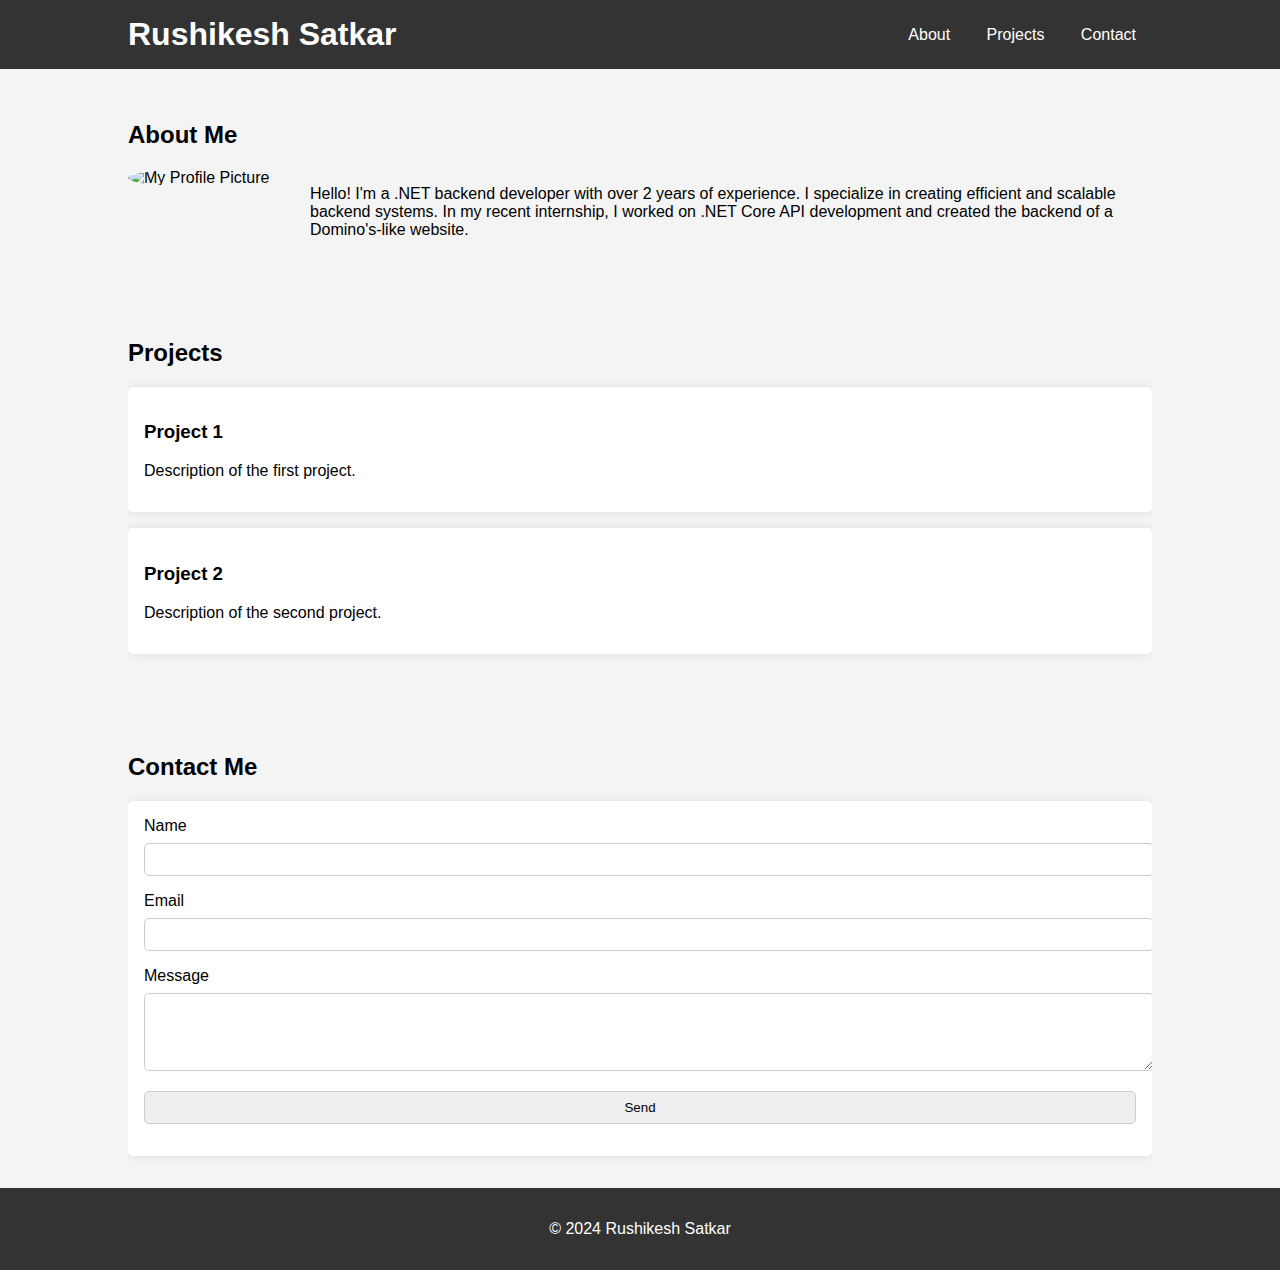
==== index.html @ a8b996ca "nav location change" ====
<!DOCTYPE html>
<html lang="en">
<head>
    <meta charset="UTF-8">
    <meta name="viewport" content="width=device-width, initial-scale=1.0">
    <title>Rushikesh Satkar</title>
    <link rel="stylesheet" href="styles.css"> <!-- Reference to the external CSS file -->
</head>
<body>
    <header>
        <div class="container">
            <h1>Rushikesh Satkar</h1> <!-- Updated headline -->
            <nav>
                <a href="#about">About</a>
                <a href="#projects">Projects</a>
                <a href="#contact">Contact</a>
            </nav>
        </div>
    </header>

    <div class="container" id="about">
        <h2>About Me</h2>
        <img src="profile.jpg" alt="My Profile Picture" width="150">
        <div>
            <p>Hello! I'm a .NET backend developer with over 2 years of experience. I specialize in creating efficient and scalable backend systems. In my recent internship, I worked on .NET Core API development and created the backend of a Domino's-like website.</p>
        </div>
    </div>

    <div class="container" id="projects">
        <h2>Projects</h2>
        <div class="project">
            <h3>Project 1</h3>
            <p>Description of the first project.</p>
        </div>
        <div class="project">
            <h3>Project 2</h3>
            <p>Description of the second project.</p>
        </div>
        <!-- Add more projects as needed -->
    </div>

    <div class="container" id="contact">
        <h2>Contact Me</h2>
        <form action="submit_form.php" method="post">
            <div>
                <label for="name">Name</label>
                <input type="text" id="name" name="name" required>
            </div>
            <div>
                <label for="email">Email</label>
                <input type="email" id="email" name="email" required>
            </div>
            <div>
                <label for="message">Message</label>
                <textarea id="message" name="message" rows="4" required></textarea>
            </div>
            <div>
                <input type="submit" value="Send">
            </div>
        </form>
    </div>

    <footer>
        <p>&copy; 2024 Rushikesh Satkar</p> <!-- Updated footer text -->
    </footer>
</body>
</html>
---- styles.css ----
body {
    font-family: Arial, sans-serif;
    margin: 0;
    padding: 0;
    background-color: #f4f4f4;
}

header {
    background-color: #333;
    color: #fff;
    padding: 1rem 0;
    text-align: right; /* Aligning text and navigation to the right */
}

header .container {
    display: flex;
    justify-content: space-between;
    align-items: center;
}

header h1 {
    margin: 0;
}

nav {
    text-align: right;
}

nav a {
    color: #fff;
    text-decoration: none;
    padding: 0 1rem;
}

nav a:hover {
    text-decoration: underline;
}

.container {
    width: 80%;
    margin: auto;
    overflow: hidden;
}

#about, #projects, #contact {
    padding: 2rem 0;
}

#about img {
    float: left;
    margin-right: 2rem;
    border-radius: 50%;
}

#about div {
    overflow: hidden;
}

#projects .project {
    background: #fff;
    padding: 1rem;
    margin-bottom: 1rem;
    border-radius: 5px;
    box-shadow: 0 0 10px rgba(0, 0, 0, 0.1);
}

#contact form {
    background: #fff;
    padding: 1rem;
    border-radius: 5px;
    box-shadow: 0 0 10px rgba(0, 0, 0, 0.1);
}

#contact form div {
    margin-bottom: 1rem;
}

#contact form div label {
    display: block;
    margin-bottom: 0.5rem;
}

#contact form div input, #contact form div textarea {
    width: 100%;
    padding: 0.5rem;
    border: 1px solid #ccc;
    border-radius: 5px;
}

footer {
    background-color: #333;
    color: #fff;
    text-align: center;
    padding: 1rem 0;
}
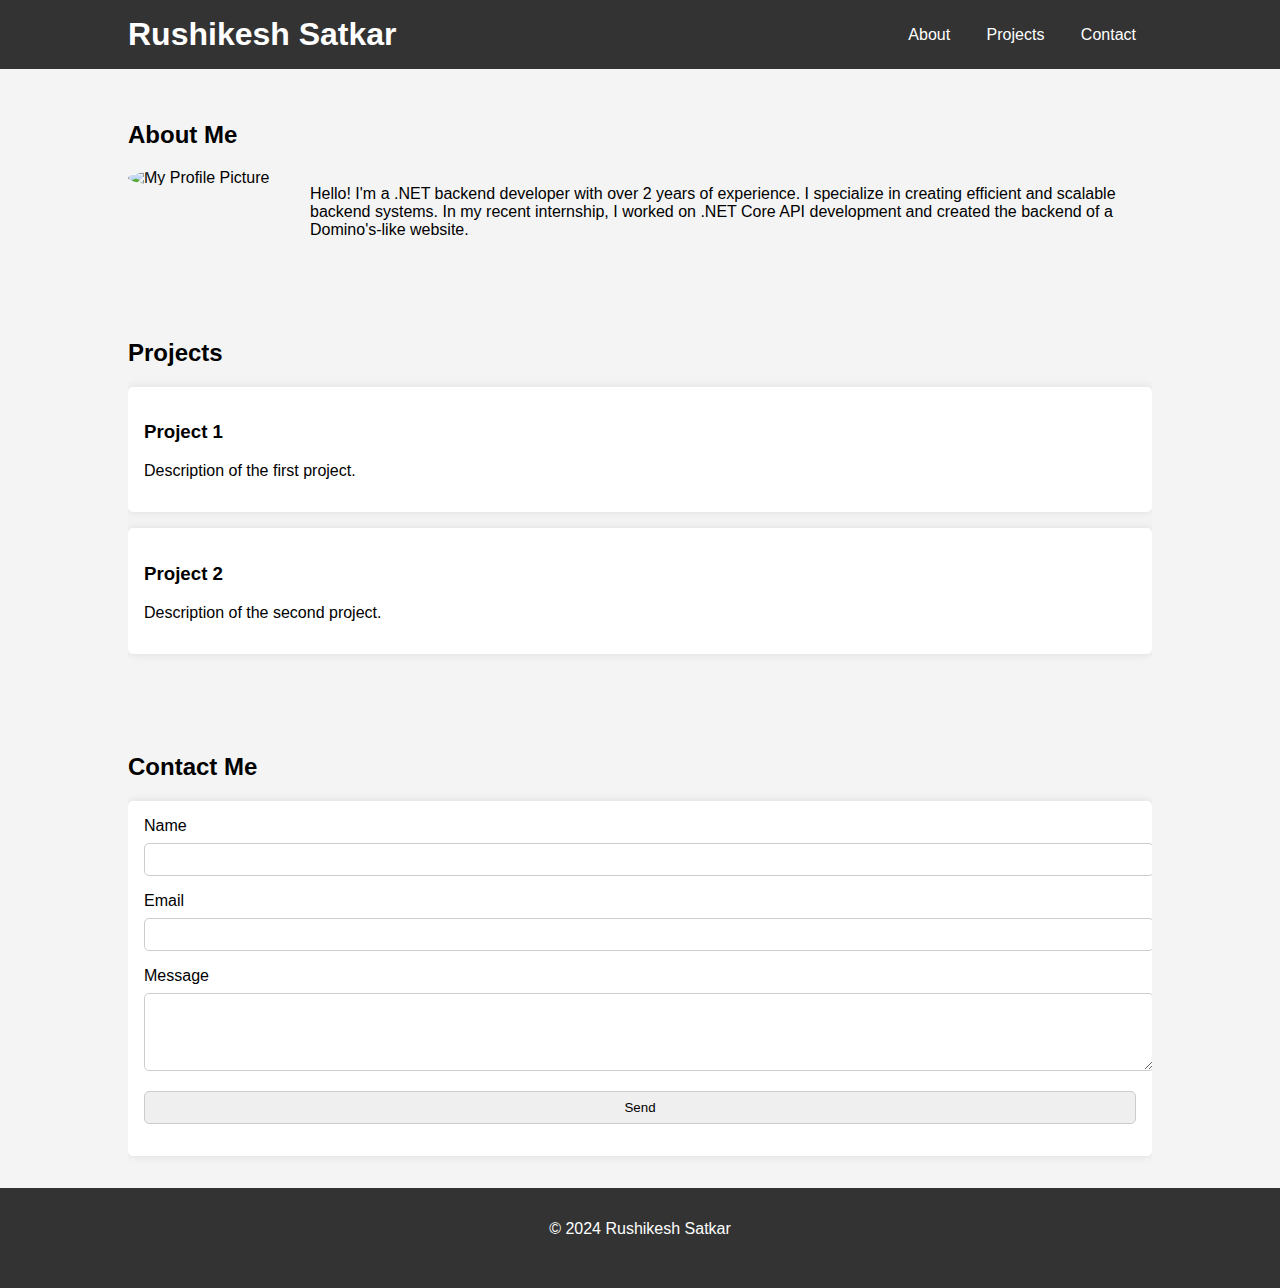
==== commit cfce6ece: "added social media icone in footer" ====
--- a/index.html
+++ b/index.html
@@ -5,6 +5,8 @@
     <meta name="viewport" content="width=device-width, initial-scale=1.0">
     <title>Rushikesh Satkar</title>
     <link rel="stylesheet" href="styles.css"> <!-- Reference to the external CSS file -->
+    <link rel="stylesheet" href="https://cdnjs.cloudflare.com/ajax/libs/font-awesome/5.15.4/css/all.min.css" integrity="sha512-2pIyrEe6y8RDrAd7e8Zc7+52J+5O7ZRN5Fv6gdO3UIZ7QOz4MFX1I73tTF6DJIlBQ7Mclj3kH/Z3zqId8c8H6A==" crossorigin="anonymous" referrerpolicy="no-referrer" />
+    <!-- Font Awesome CDN for icons -->
 </head>
 <body>
     <header>
@@ -61,7 +63,15 @@
     </div>
 
     <footer>
-        <p>&copy; 2024 Rushikesh Satkar</p> <!-- Updated footer text -->
+        <div class="container">
+            <p>&copy; 2024 Rushikesh Satkar</p> <!-- Updated footer text -->
+            <div class="social-icons">
+                <a href="https://github.com/yourusername" class="social-icon"><i class="fab fa-github"></i></a>
+                <a href="#" class="social-icon"><i class="fab fa-twitter"></i></a>
+                <a href="#" class="social-icon"><i class="fab fa-linkedin-in"></i></a>
+                <a href="#" class="social-icon"><i class="fab fa-instagram"></i></a>
+            </div>
+        </div>
     </footer>
 </body>
 </html>
--- a/styles.css
+++ b/styles.css
@@ -93,3 +93,18 @@
     text-align: center;
     padding: 1rem 0;
 }
+
+.social-icons {
+    margin-top: 1rem;
+}
+
+.social-icon {
+    display: inline-block;
+    color: #fff;
+    font-size: 1.5rem;
+    margin-right: 1rem;
+}
+
+.social-icon:hover {
+    color: #bbb;
+}
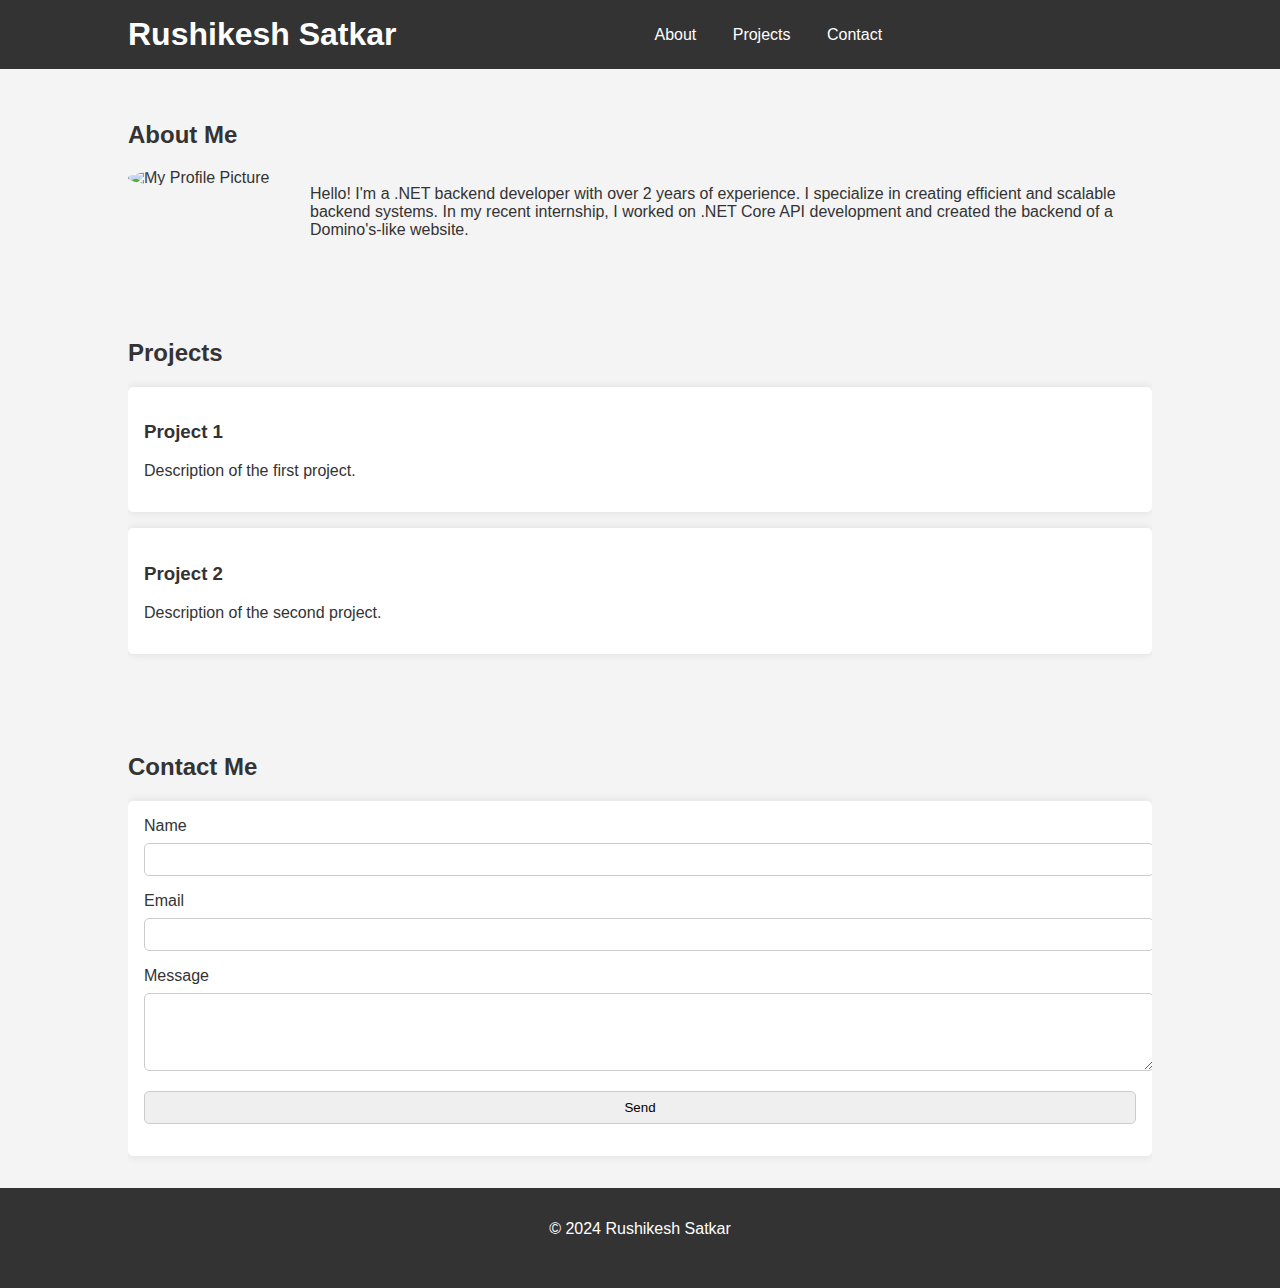
==== commit 45230d2d: "added toggle mode" ====
--- a/index.html
+++ b/index.html
@@ -17,6 +17,9 @@
                 <a href="#projects">Projects</a>
                 <a href="#contact">Contact</a>
             </nav>
+            <button class="theme-toggle" aria-label="Toggle theme">
+                <i class="fas fa-moon"></i> <!-- Moon icon for dark mode -->
+            </button>
         </div>
     </header>
 
@@ -64,7 +67,7 @@
 
     <footer>
         <div class="container">
-            <p>&copy; 2024 Rushikesh Satkar</p> <!-- Updated footer text -->
+            <p>&copy; 2024 Rushikesh Satkar</p>
             <div class="social-icons">
                 <a href="https://github.com/yourusername" class="social-icon"><i class="fab fa-github"></i></a>
                 <a href="#" class="social-icon"><i class="fab fa-twitter"></i></a>
@@ -73,5 +76,7 @@
             </div>
         </div>
     </footer>
+
+    <script src="scripts.js"></script> <!-- Reference to the external JS file -->
 </body>
 </html>
--- a/styles.css
+++ b/styles.css
@@ -1,15 +1,18 @@
+/* Light Mode Styles */
 body {
     font-family: Arial, sans-serif;
     margin: 0;
     padding: 0;
     background-color: #f4f4f4;
+    color: #333;
+    transition: background-color 0.3s, color 0.3s;
 }
 
 header {
     background-color: #333;
     color: #fff;
     padding: 1rem 0;
-    text-align: right; /* Aligning text and navigation to the right */
+    text-align: right;
 }
 
 header .container {
@@ -108,3 +111,52 @@
 .social-icon:hover {
     color: #bbb;
 }
+
+/* Dark Mode Styles */
+body.dark-mode {
+    background-color: #333;
+    color: #f4f4f4;
+}
+
+body.dark-mode header {
+    background-color: #222;
+}
+
+body.dark-mode nav a {
+    color: #f4f4f4;
+}
+
+body.dark-mode #projects .project {
+    background: #444;
+    box-shadow: 0 0 10px rgba(0, 0, 0, 0.3);
+}
+
+body.dark-mode #contact form {
+    background: #444;
+}
+
+body.dark-mode footer {
+    background-color: #222;
+}
+
+body.dark-mode .social-icon {
+    color: #f4f4f4;
+}
+
+body.dark-mode .social-icon:hover {
+    color: #bbb;
+}
+
+/* Toggle Button */
+.theme-toggle {
+    background: none;
+    border: none;
+    color: #fff;
+    font-size: 1.5rem;
+    cursor: pointer;
+    outline: none;
+}
+
+.theme-toggle:focus {
+    outline: none;
+}
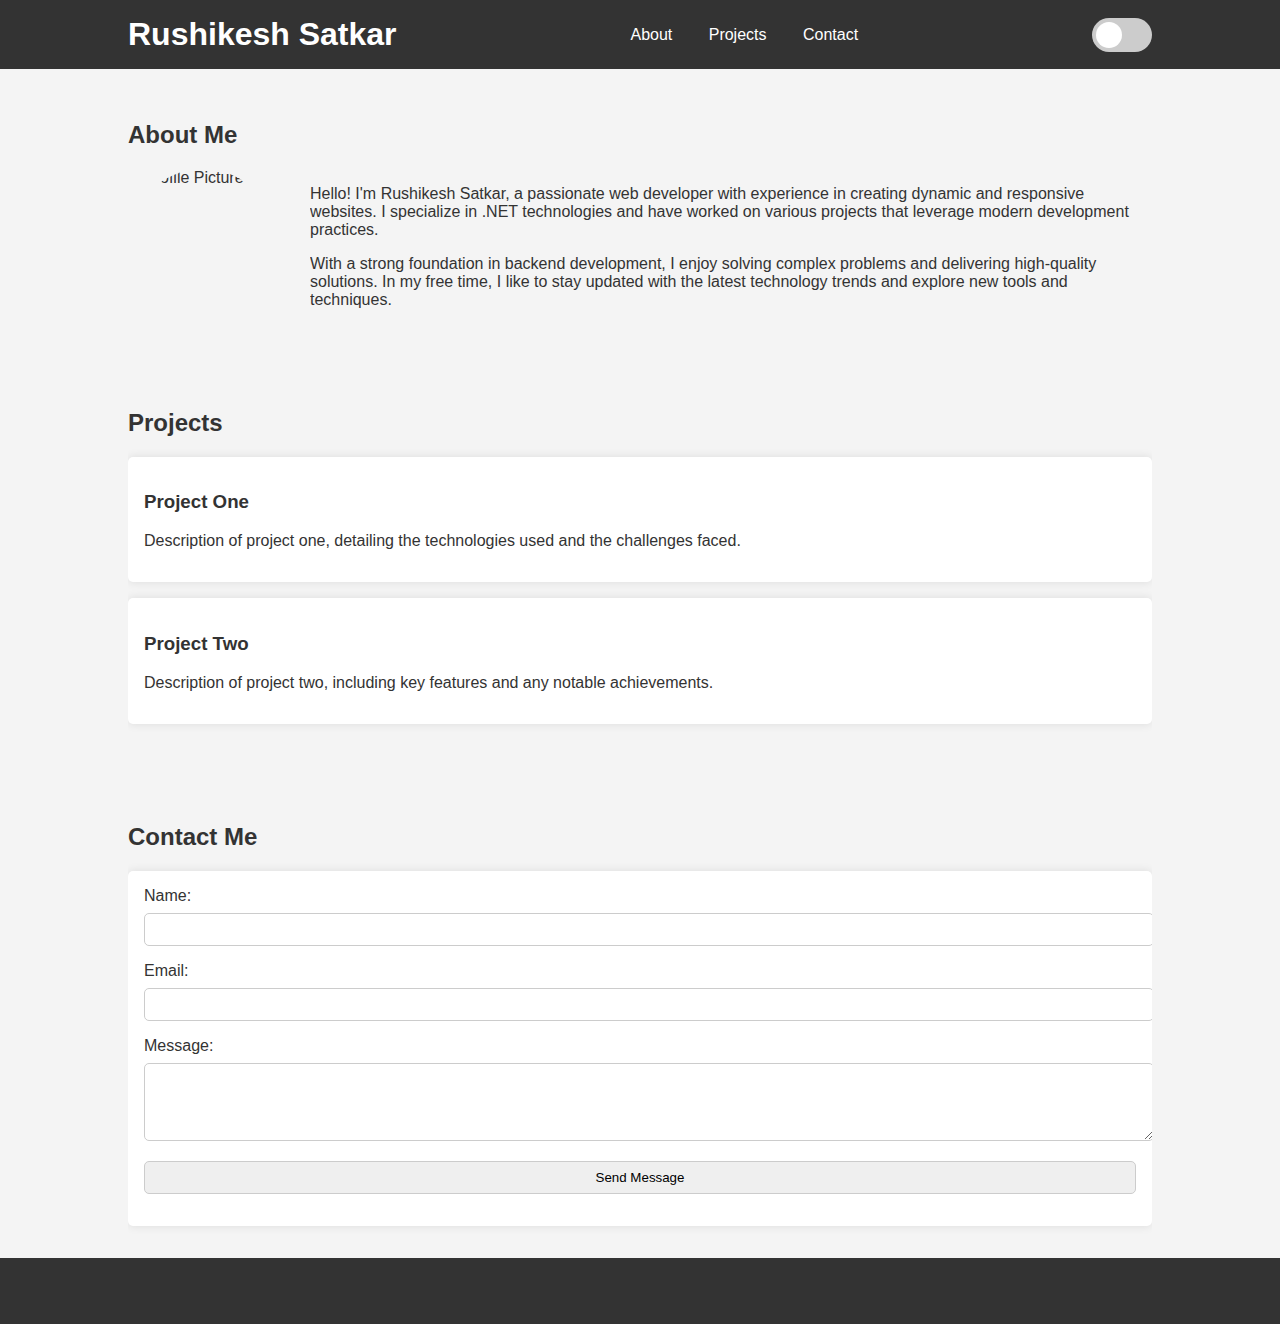
==== commit 3eee8a9a: "added toggle button" ====
--- a/index.html
+++ b/index.html
@@ -3,80 +3,78 @@
 <head>
     <meta charset="UTF-8">
     <meta name="viewport" content="width=device-width, initial-scale=1.0">
-    <title>Rushikesh Satkar</title>
-    <link rel="stylesheet" href="styles.css"> <!-- Reference to the external CSS file -->
-    <link rel="stylesheet" href="https://cdnjs.cloudflare.com/ajax/libs/font-awesome/5.15.4/css/all.min.css" integrity="sha512-2pIyrEe6y8RDrAd7e8Zc7+52J+5O7ZRN5Fv6gdO3UIZ7QOz4MFX1I73tTF6DJIlBQ7Mclj3kH/Z3zqId8c8H6A==" crossorigin="anonymous" referrerpolicy="no-referrer" />
-    <!-- Font Awesome CDN for icons -->
+    <title>Portfolio</title>
+    <link rel="stylesheet" href="styles.css">
 </head>
 <body>
     <header>
         <div class="container">
-            <h1>Rushikesh Satkar</h1> <!-- Updated headline -->
+            <h1>Rushikesh Satkar</h1>
             <nav>
                 <a href="#about">About</a>
                 <a href="#projects">Projects</a>
                 <a href="#contact">Contact</a>
             </nav>
-            <button class="theme-toggle" aria-label="Toggle theme">
-                <i class="fas fa-moon"></i> <!-- Moon icon for dark mode -->
-            </button>
+            <div class="theme-toggle">
+                <input type="checkbox" id="toggle" />
+                <label for="toggle" class="slider">
+                    <span class="fa fa-sun"></span>
+                    <span class="fa fa-moon"></span>
+                </label>
+            </div>
         </div>
     </header>
-
-    <div class="container" id="about">
-        <h2>About Me</h2>
-        <img src="profile.jpg" alt="My Profile Picture" width="150">
-        <div>
-            <p>Hello! I'm a .NET backend developer with over 2 years of experience. I specialize in creating efficient and scalable backend systems. In my recent internship, I worked on .NET Core API development and created the backend of a Domino's-like website.</p>
-        </div>
+    <div class="container">
+        <!-- About Section -->
+        <section id="about">
+            <h2>About Me</h2>
+            <img src="profile.jpg" alt="Profile Picture" width="150" height="150">
+            <div>
+                <p>Hello! I'm Rushikesh Satkar, a passionate web developer with experience in creating dynamic and responsive websites. I specialize in .NET technologies and have worked on various projects that leverage modern development practices.</p>
+                <p>With a strong foundation in backend development, I enjoy solving complex problems and delivering high-quality solutions. In my free time, I like to stay updated with the latest technology trends and explore new tools and techniques.</p>
+            </div>
+        </section>
+        
+        <!-- Projects Section -->
+        <section id="projects">
+            <h2>Projects</h2>
+            <div class="project">
+                <h3>Project One</h3>
+                <p>Description of project one, detailing the technologies used and the challenges faced.</p>
+            </div>
+            <div class="project">
+                <h3>Project Two</h3>
+                <p>Description of project two, including key features and any notable achievements.</p>
+            </div>
+        </section>
+        
+        <!-- Contact Section -->
+        <section id="contact">
+            <h2>Contact Me</h2>
+            <form action="submit_form.php" method="POST">
+                <div>
+                    <label for="name">Name:</label>
+                    <input type="text" id="name" name="name" required>
+                </div>
+                <div>
+                    <label for="email">Email:</label>
+                    <input type="email" id="email" name="email" required>
+                </div>
+                <div>
+                    <label for="message">Message:</label>
+                    <textarea id="message" name="message" rows="4" required></textarea>
+                </div>
+                <div>
+                    <input type="submit" value="Send Message">
+                </div>
+            </form>
+        </section>
     </div>
-
-    <div class="container" id="projects">
-        <h2>Projects</h2>
-        <div class="project">
-            <h3>Project 1</h3>
-            <p>Description of the first project.</p>
-        </div>
-        <div class="project">
-            <h3>Project 2</h3>
-            <p>Description of the second project.</p>
-        </div>
-        <!-- Add more projects as needed -->
-    </div>
-
-    <div class="container" id="contact">
-        <h2>Contact Me</h2>
-        <form action="submit_form.php" method="post">
-            <div>
-                <label for="name">Name</label>
-                <input type="text" id="name" name="name" required>
-            </div>
-            <div>
-                <label for="email">Email</label>
-                <input type="email" id="email" name="email" required>
-            </div>
-            <div>
-                <label for="message">Message</label>
-                <textarea id="message" name="message" rows="4" required></textarea>
-            </div>
-            <div>
-                <input type="submit" value="Send">
-            </div>
-        </form>
-    </div>
-
     <footer>
-        <div class="container">
-            <p>&copy; 2024 Rushikesh Satkar</p>
-            <div class="social-icons">
-                <a href="https://github.com/yourusername" class="social-icon"><i class="fab fa-github"></i></a>
-                <a href="#" class="social-icon"><i class="fab fa-twitter"></i></a>
-                <a href="#" class="social-icon"><i class="fab fa-linkedin-in"></i></a>
-                <a href="#" class="social-icon"><i class="fab fa-instagram"></i></a>
-            </div>
+        <div class="social-icons">
+            <a href="https://github.com/yourusername" target="_blank" class="social-icon fa fa-github"></a>
         </div>
     </footer>
-
-    <script src="scripts.js"></script> <!-- Reference to the external JS file -->
+    <script src="script.js"></script>
 </body>
 </html>
--- a/styles.css
+++ b/styles.css
@@ -13,6 +13,7 @@
     color: #fff;
     padding: 1rem 0;
     text-align: right;
+    position: relative; /* Ensure proper positioning for the toggle button */
 }
 
 header .container {
@@ -149,14 +150,60 @@
 
 /* Toggle Button */
 .theme-toggle {
-    background: none;
-    border: none;
-    color: #fff;
-    font-size: 1.5rem;
+    position: relative; /* Ensure positioning */
+    width: 60px;
+    height: 34px;
+}
+
+.theme-toggle input {
+    opacity: 0; /* Hide default checkbox */
+    width: 0;
+    height: 0;
+}
+
+.theme-toggle .slider {
+    position: absolute;
     cursor: pointer;
-    outline: none;
-}
-
-.theme-toggle:focus {
-    outline: none;
-}
+    top: 0;
+    left: 0;
+    right: 0;
+    bottom: 0;
+    background-color: #ccc;
+    transition: .4s;
+    border-radius: 34px;
+}
+
+.theme-toggle .slider:before {
+    position: absolute;
+    content: "";
+    height: 26px;
+    width: 26px;
+    border-radius: 50%;
+    background-color: white;
+    transition: .4s;
+    left: 4px;
+    bottom: 4px;
+}
+
+input:checked + .slider {
+    background-color: #2196F3;
+}
+
+input:checked + .slider:before {
+    transform: translateX(26px);
+}
+
+.slider .fa-sun, .slider .fa-moon {
+    position: absolute;
+    top: 50%;
+    transform: translateY(-50%);
+    font-size: 20px;
+}
+
+.slider .fa-sun {
+    left: 10px;
+}
+
+.slider .fa-moon {
+    right: 10px;
+}
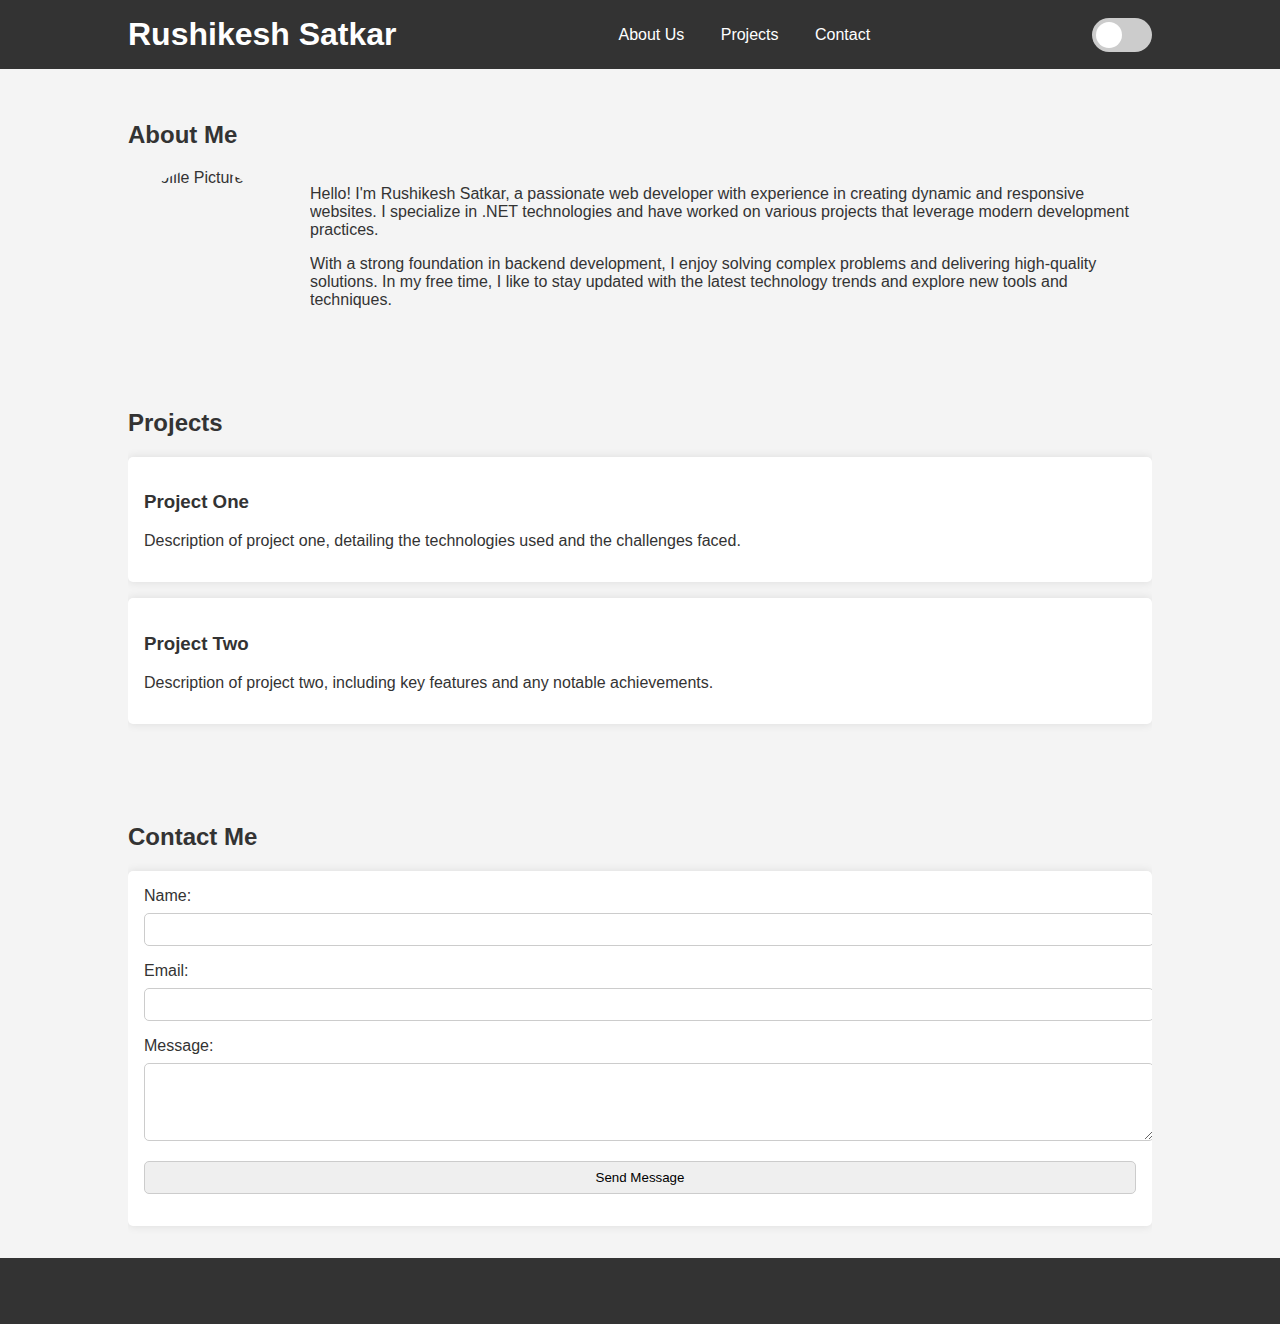
==== commit 6b573e91: "chnage in about section name" ====
--- a/index.html
+++ b/index.html
@@ -11,7 +11,7 @@
         <div class="container">
             <h1>Rushikesh Satkar</h1>
             <nav>
-                <a href="#about">About</a>
+                <a href="#about">About Us</a>
                 <a href="#projects">Projects</a>
                 <a href="#contact">Contact</a>
             </nav>
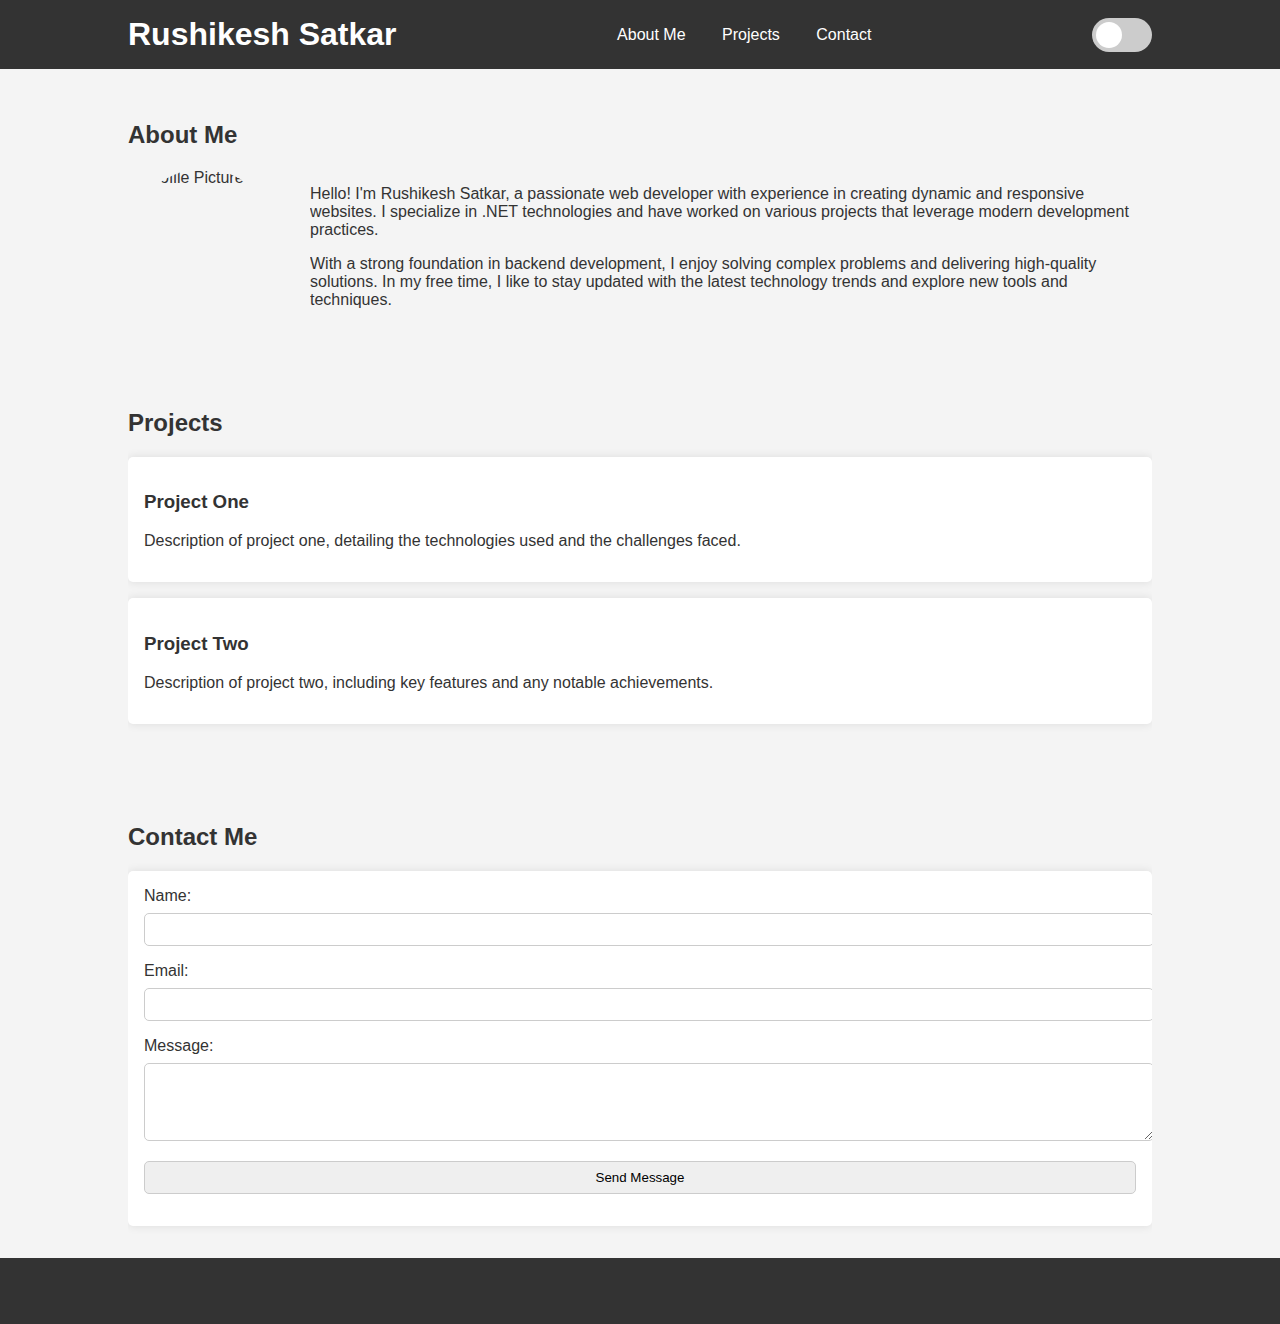
==== commit 3abc7712: "review changes" ====
--- a/index.html
+++ b/index.html
@@ -11,7 +11,7 @@
         <div class="container">
             <h1>Rushikesh Satkar</h1>
             <nav>
-                <a href="#about">About Us</a>
+                <a href="#about">About Me</a>
                 <a href="#projects">Projects</a>
                 <a href="#contact">Contact</a>
             </nav>
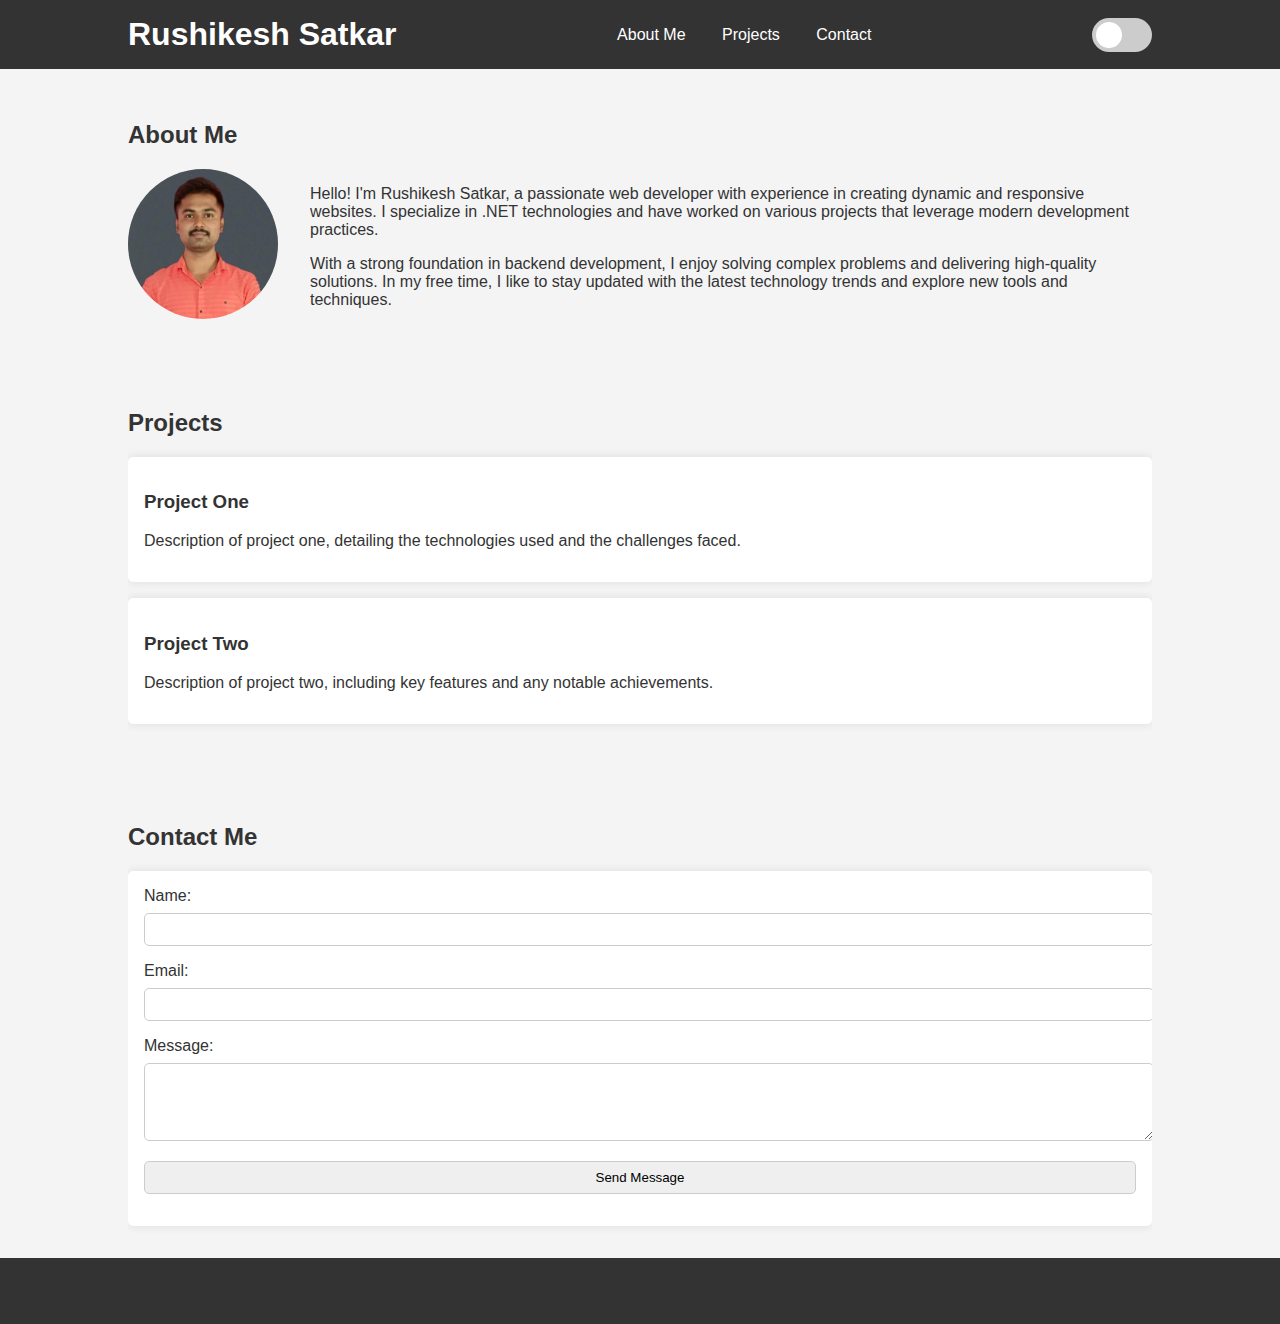
==== commit 610477f6: "added image" ====
--- a/index.html
+++ b/index.html
@@ -28,7 +28,7 @@
         <!-- About Section -->
         <section id="about">
             <h2>About Me</h2>
-            <img src="profile.jpg" alt="Profile Picture" width="150" height="150">
+            <img src="images/Rushikesh_satkar.jpg" alt="Profile Picture" width="150" height="150">
             <div>
                 <p>Hello! I'm Rushikesh Satkar, a passionate web developer with experience in creating dynamic and responsive websites. I specialize in .NET technologies and have worked on various projects that leverage modern development practices.</p>
                 <p>With a strong foundation in backend development, I enjoy solving complex problems and delivering high-quality solutions. In my free time, I like to stay updated with the latest technology trends and explore new tools and techniques.</p>
